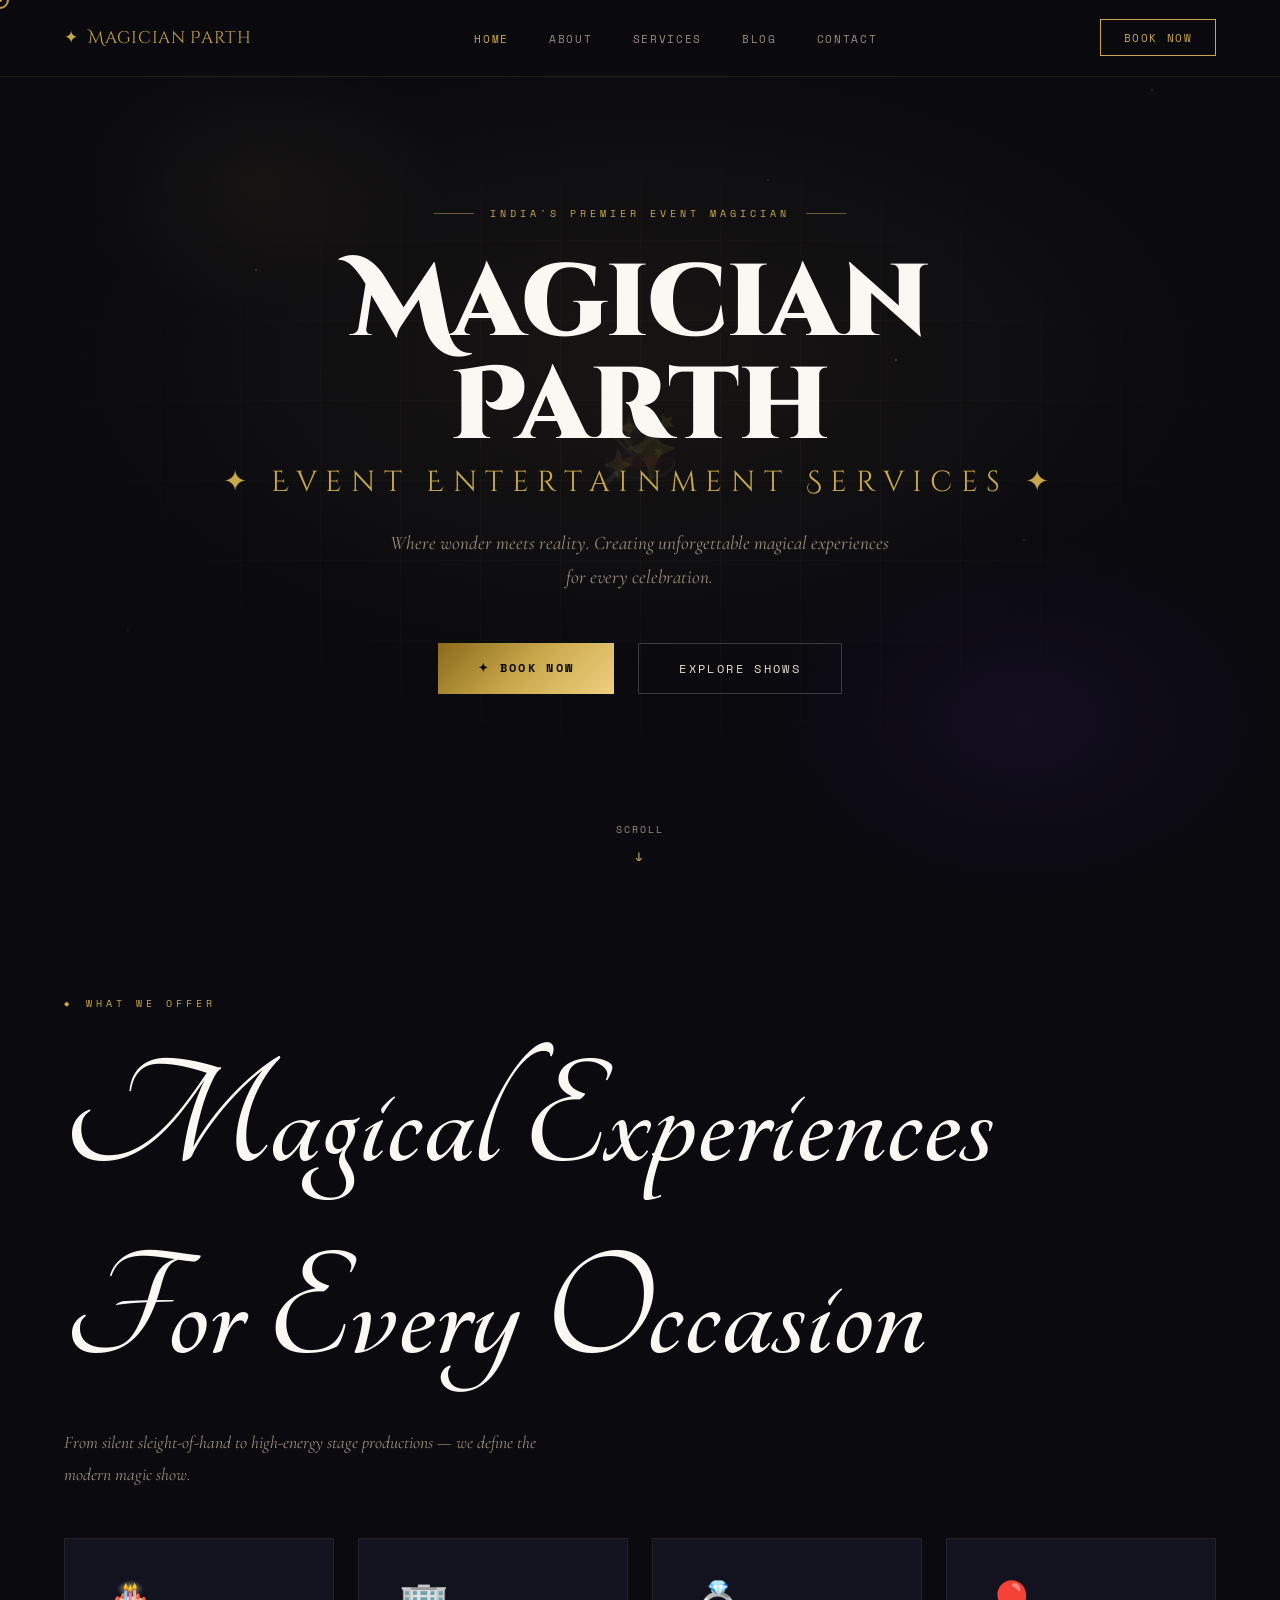
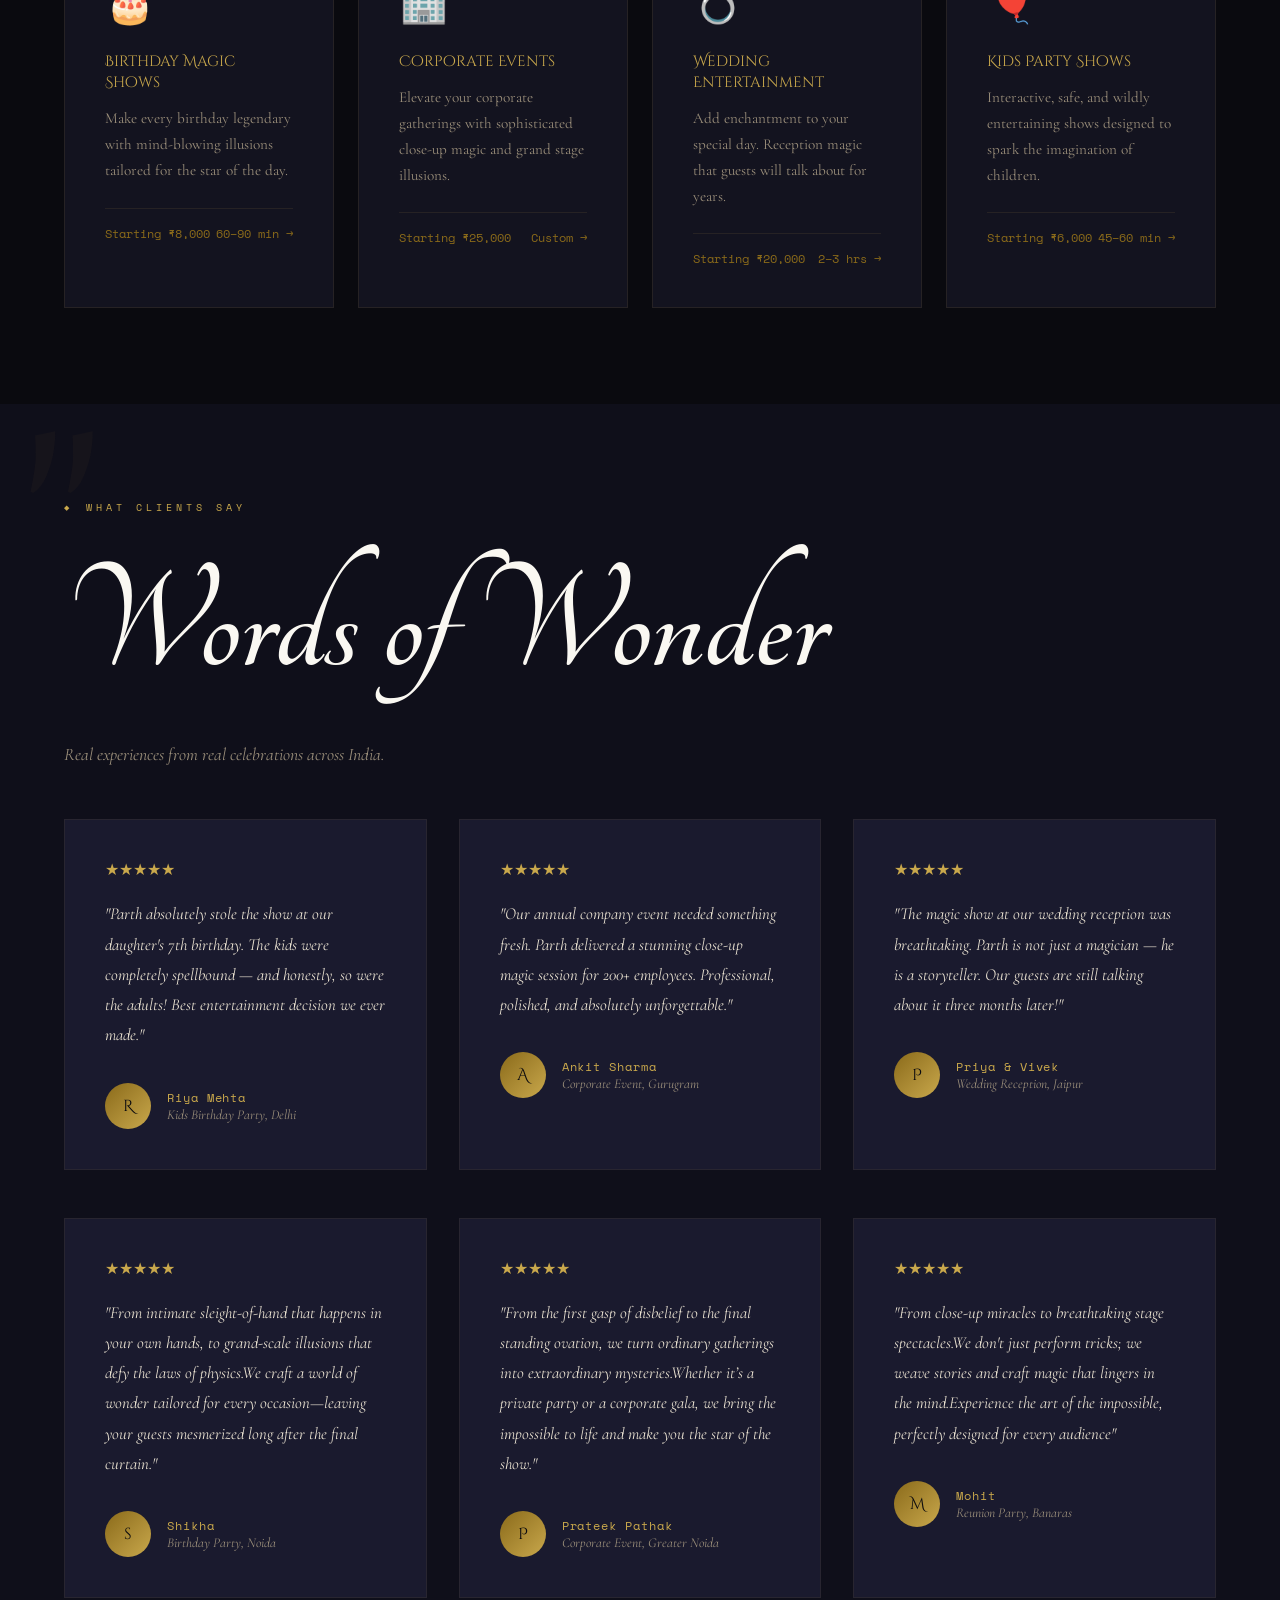
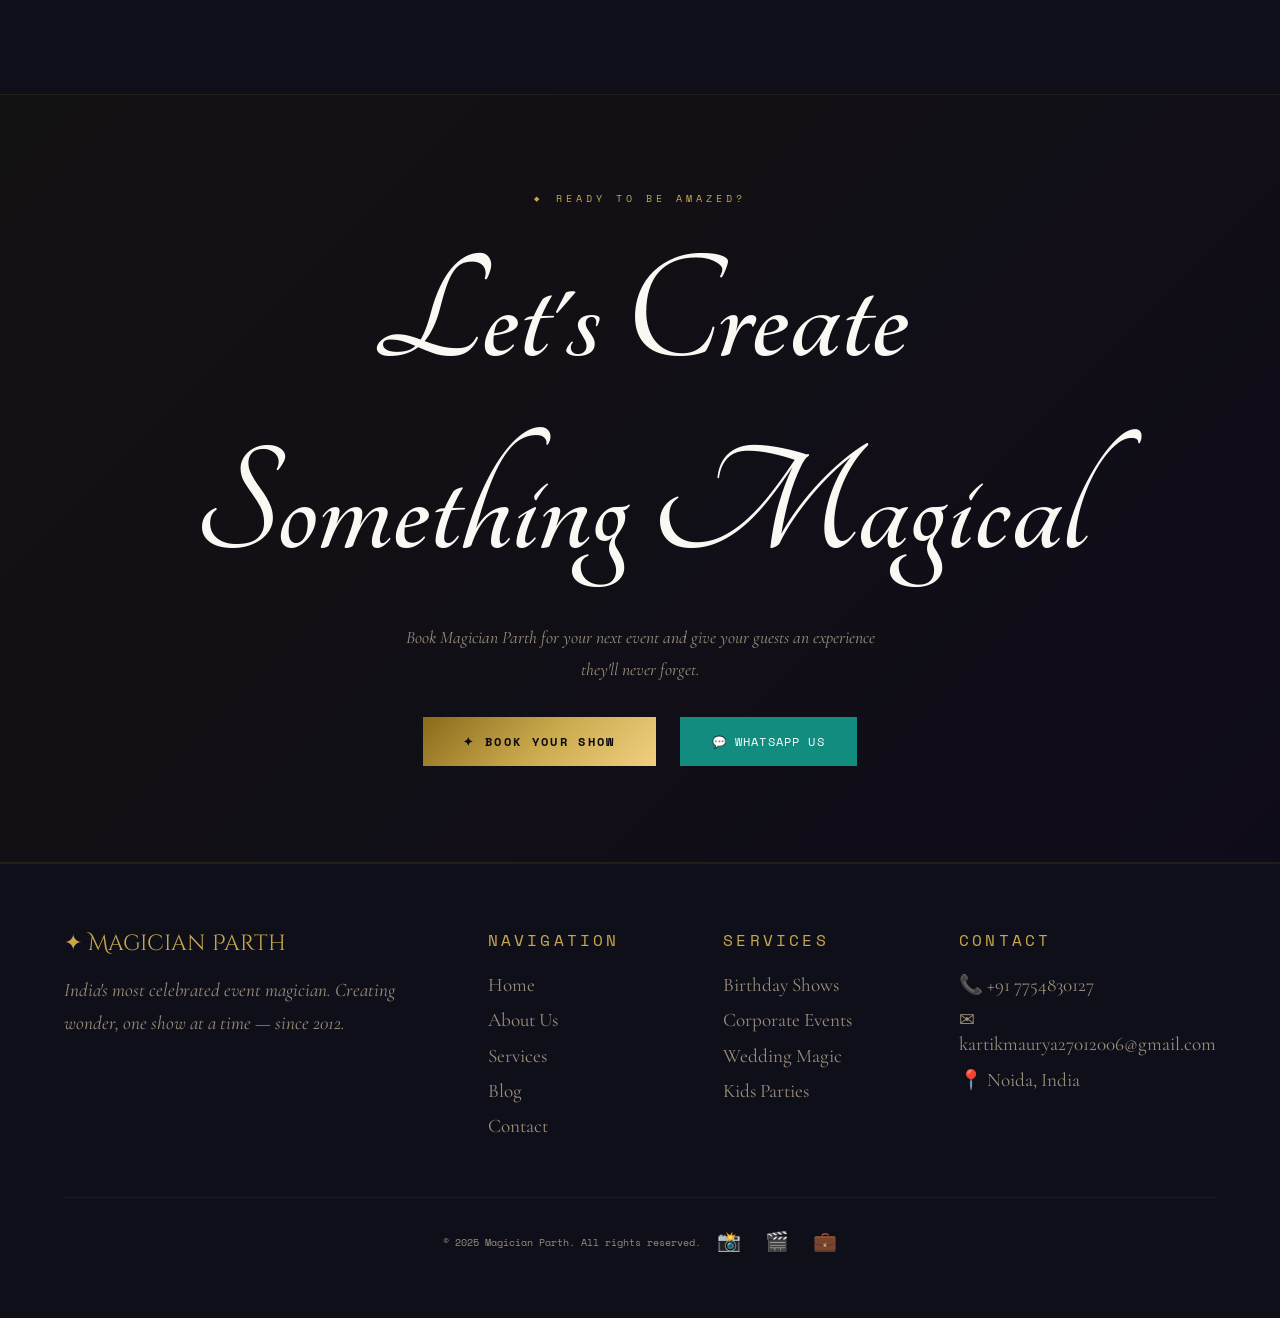
==== index.html @ f1b4ced4 "Add files via upload" ====
<!DOCTYPE html>
<html lang="en">
<head>
<meta charset="UTF-8">
<meta name="viewport" content="width=device-width, initial-scale=1.0">
<title>Magician Parth – Event Entertainment Services</title>
<link rel="stylesheet" href="style.css">
<style>
  /* HOME-SPECIFIC STYLES */
  .hero {
    min-height: 100vh; display: flex; align-items: center; justify-content: center;
    position: relative; overflow: hidden; background: var(--black);
  }
  .hero-bg {
    position: absolute; inset: 0;
    background:
      radial-gradient(ellipse 80% 60% at 50% 40%, rgba(201,168,76,0.07) 0%, transparent 60%),
      radial-gradient(ellipse 40% 40% at 80% 80%, rgba(124,58,237,0.08) 0%, transparent 50%),
      radial-gradient(ellipse 30% 30% at 20% 20%, rgba(201,168,76,0.05) 0%, transparent 50%);
  }
  .hero-stars {
    position: absolute; inset: 0;
    background-image:
      radial-gradient(1px 1px at 20% 30%, rgba(201,168,76,0.6) 0%, transparent 100%),
      radial-gradient(1px 1px at 60% 20%, rgba(201,168,76,0.4) 0%, transparent 100%),
      radial-gradient(1px 1px at 80% 60%, rgba(201,168,76,0.5) 0%, transparent 100%),
      radial-gradient(1px 1px at 10% 70%, rgba(201,168,76,0.3) 0%, transparent 100%),
      radial-gradient(1.5px 1.5px at 70% 40%, rgba(255,255,255,0.3) 0%, transparent 100%),
      radial-gradient(1px 1px at 90% 10%, rgba(201,168,76,0.5) 0%, transparent 100%);
    animation: twinkle 4s infinite alternate;
  }
  @keyframes twinkle { 0% { opacity: 0.6; } 100% { opacity: 1; } }
  .hero-grid {
    position: absolute; inset: 0;
    background-image: linear-gradient(rgba(201,168,76,0.04) 1px, transparent 1px),
                      linear-gradient(90deg, rgba(201,168,76,0.04) 1px, transparent 1px);
    background-size: 80px 80px;
    mask-image: radial-gradient(ellipse 70% 60% at center, black 20%, transparent 80%);
  }
  .floating-wand {
    position: absolute; font-size: 4rem; opacity: 0.07;
    animation: float 6s infinite ease-in-out; pointer-events: none;
  }
  .floating-wand:nth-child(1) { top: 15%; left: 8%; animation-delay: 0s; }
  .floating-wand:nth-child(2) { top: 60%; right: 8%; animation-delay: 2s; font-size: 2.5rem; }
  .floating-wand:nth-child(3) { bottom: 20%; left: 15%; animation-delay: 4s; font-size: 3rem; }
  @keyframes float { 0%,100%{transform:translateY(0) rotate(-5deg)} 50%{transform:translateY(-20px) rotate(5deg)} }

  .hero-content { text-align: center; position: relative; z-index: 2; padding: 2rem; }
  .hero-tag {
    font-family: 'Space Mono', monospace; font-size: 0.63rem;
    letter-spacing: 0.4em; text-transform: uppercase; color: var(--gold);
    margin-bottom: 2rem; display: flex; align-items: center; justify-content: center; gap: 1rem;
  }
  .hero-tag::before, .hero-tag::after { content: ''; width: 40px; height: 1px; background: var(--gold); opacity: 0.5; }
  .hero-name {
    font-family: 'Cinzel Decorative', serif;
    font-size: clamp(3rem, 8vw, 7rem); font-weight: 900;
    line-height: 1; color: var(--white); margin-bottom: 0.3rem;
    animation: heroGlow 3s infinite alternate;
  }
  @keyframes heroGlow {
    0% { text-shadow: 0 0 40px rgba(201,168,76,0.2); }
    100% { text-shadow: 0 0 100px rgba(201,168,76,0.5), 0 0 30px rgba(201,168,76,0.3); }
  }
  .hero-subtitle {
    font-family: 'Cinzel Decorative', serif;
    font-size: clamp(1rem, 2.5vw, 1.8rem); font-weight: 400;
    color: var(--gold); letter-spacing: 0.3em; margin-bottom: 1.5rem;
  }
  .hero-desc {
    font-size: 1.2rem; font-style: italic; color: var(--text-dim);
    max-width: 500px; margin: 0 auto 3rem; line-height: 1.8;
  }
  .hero-btns { display: flex; gap: 1.5rem; justify-content: center; flex-wrap: wrap; }
  .hero-scroll {
    position: absolute; bottom: 2rem; left: 50%; transform: translateX(-50%);
    display: flex; flex-direction: column; align-items: center; gap: 0.5rem;
    font-family: 'Space Mono', monospace; font-size: 0.6rem;
    letter-spacing: 0.2em; color: var(--text-dim); text-transform: uppercase;
    animation: bounce 2s infinite;
  }
  @keyframes bounce { 0%,100%{transform:translateX(-50%) translateY(0)} 50%{transform:translateX(-50%) translateY(8px)} }
  .hero-scroll::after { content: '↓'; font-size: 1rem; color: var(--gold); }

  @media (max-width: 600px) { .hero-btns { flex-direction: column; align-items: center; } }
</style>
</head>
<body data-page="home">

<div class="cursor" id="cursor"></div>
<div class="cursor-dot" id="cursorDot"></div>
<div class="notif" id="notif">✦ Thanks! We'll be in touch soon.</div>

<!-- NAV -->
<nav>
  <a href="index.html" class="nav-logo"><span>✦</span> Magician Parth</a>
  <button class="hamburger" onclick="toggleMenu()"><span></span><span></span><span></span></button>
  <ul class="nav-links" id="navLinks">
    <li><a href="index.html" data-page="home">Home</a></li>
    <li><a href="about.html" data-page="about">About</a></li>
    <li><a href="services.html" data-page="services">Services</a></li>
    <li><a href="blog.html" data-page="blog">Blog</a></li>
    <li><a href="contact.html" data-page="contact">Contact</a></li>
  </ul>
  <a href="contact.html" class="nav-cta">Book Now</a>
</nav>

<!-- HERO -->
<section class="hero">
  <div class="hero-bg"></div>
  <div class="hero-stars"></div>
  <div class="hero-grid"></div>
  <span class="floating-wand">🪄</span>
  <span class="floating-wand">✨</span>
  <span class="floating-wand">🎩</span>

  <div class="hero-content">
    <div class="hero-tag">India's Premier Event Magician</div>
    <h1 class="hero-name">Magician<br>Parth</h1>
    <div class="hero-subtitle">✦ Event Entertainment Services ✦</div>
    <p class="hero-desc">Where wonder meets reality. Creating unforgettable magical experiences for every celebration.</p>
    <div class="hero-btns">
      <a href="contact.html" class="btn-primary">✦ Book Now</a>
      <a href="services.html" class="btn-secondary">Explore Shows</a>
    </div>
  </div>
  <div class="hero-scroll">Scroll</div>
</section>

<!-- SERVICE HIGHLIGHTS -->
<section>
  <div class="section-tag">What We Offer</div>
  <h2 class="section-title">Magical Experiences<br>For Every Occasion</h2>
  <p class="section-sub">From silent sleight-of-hand to high-energy stage productions — we define the modern magic show.</p>
  <div class="services-grid">
    <a href="services.html" class="service-card">
      <span class="service-icon">🎂</span>
      <div class="service-name">Birthday Magic Shows</div>
      <p class="service-desc">Make every birthday legendary with mind-blowing illusions tailored for the star of the day.</p>
      <div class="service-price"><span>Starting ₹8,000</span><span>60–90 min →</span></div>
    </a>
    <a href="services.html" class="service-card">
      <span class="service-icon">🏢</span>
      <div class="service-name">Corporate Events</div>
      <p class="service-desc">Elevate your corporate gatherings with sophisticated close-up magic and grand stage illusions.</p>
      <div class="service-price"><span>Starting ₹25,000</span><span>Custom →</span></div>
    </a>
    <a href="services.html" class="service-card">
      <span class="service-icon">💍</span>
      <div class="service-name">Wedding Entertainment</div>
      <p class="service-desc">Add enchantment to your special day. Reception magic that guests will talk about for years.</p>
      <div class="service-price"><span>Starting ₹20,000</span><span>2–3 hrs →</span></div>
    </a>
    <a href="services.html" class="service-card">
      <span class="service-icon">🎈</span>
      <div class="service-name">Kids Party Shows</div>
      <p class="service-desc">Interactive, safe, and wildly entertaining shows designed to spark the imagination of children.</p>
      <div class="service-price"><span>Starting ₹6,000</span><span>45–60 min →</span></div>
    </a>
  </div>
</section>

<!-- TESTIMONIALS -->
<section class="testimonials">
  <div class="section-tag">What Clients Say</div>
  <h2 class="section-title">Words of Wonder</h2>
  <p class="section-sub">Real experiences from real celebrations across India.</p>
  <div class="testi-grid">
    <div class="testi-card">
      <div class="testi-stars">★★★★★</div>
      <p class="testi-text">"Parth absolutely stole the show at our daughter's 7th birthday. The kids were completely spellbound — and honestly, so were the adults! Best entertainment decision we ever made."</p>
      <div class="testi-author">
        <div class="testi-avatar">R</div>
        <div><div class="testi-name">Riya Mehta</div><div class="testi-event">Kids Birthday Party, Delhi</div></div>
      </div>
    </div>
    <div class="testi-card">
      <div class="testi-stars">★★★★★</div>
      <p class="testi-text">"Our annual company event needed something fresh. Parth delivered a stunning close-up magic session for 200+ employees. Professional, polished, and absolutely unforgettable."</p>
      <div class="testi-author">
        <div class="testi-avatar">A</div>
        <div><div class="testi-name">Ankit Sharma</div><div class="testi-event">Corporate Event, Gurugram</div></div>
      </div>
    </div>
    <div class="testi-card">
      <div class="testi-stars">★★★★★</div>
      <p class="testi-text">"The magic show at our wedding reception was breathtaking. Parth is not just a magician — he is a storyteller. Our guests are still talking about it three months later!"</p>
      <div class="testi-author">
        <div class="testi-avatar">P</div>
        <div><div class="testi-name">Priya & Vivek</div><div class="testi-event">Wedding Reception, Jaipur</div></div>
      </div>
    </div>
  </div>
  <div class="testi-grid">
    <div class="testi-card">
      <div class="testi-stars">★★★★★</div>
      <p class="testi-text">"From intimate sleight-of-hand that happens in your own hands, to grand-scale illusions that defy the laws of physics.We craft a world of wonder tailored for every occasion—leaving your guests mesmerized long after the final curtain."</p>
      <div class="testi-author">
        <div class="testi-avatar">s</div>
        <div><div class="testi-name">Shikha</div><div class="testi-event">Birthday Party, Noida</div></div>
      </div>
    </div>
    <div class="testi-card">
      <div class="testi-stars">★★★★★</div>
      <p class="testi-text">"From the first gasp of disbelief to the final standing ovation, we turn ordinary gatherings into extraordinary mysteries.Whether it’s a private party or a corporate gala, we bring the impossible to life and make you the star of the show."</p>
      <div class="testi-author">
        <div class="testi-avatar">P</div>
        <div><div class="testi-name">Prateek Pathak</div><div class="testi-event">Corporate Event, Greater Noida</div></div>
      </div>
    </div>
    <div class="testi-card">
      <div class="testi-stars">★★★★★</div>
      <p class="testi-text">"From close-up miracles to breathtaking stage spectacles.We don't just perform tricks; we weave stories and craft magic that lingers in the mind.Experience the art of the impossible, perfectly designed for every audience"</p>
      <div class="testi-author">
        <div class="testi-avatar">M</div>
        <div><div class="testi-name">Mohit</div><div class="testi-event">Reunion Party, Banaras</div></div>
      </div>
    </div>
  </div>
</section>

<!-- CTA BAND -->
<section class="cta-band">
  <div class="section-tag" style="justify-content:center;">Ready to be amazed?</div>
  <h2 class="section-title">Let's Create<br>Something Magical</h2>
  <p class="section-sub" style="margin:0 auto 0; text-align:center;">Book Magician Parth for your next event and give your guests an experience they'll never forget.</p>
  <div class="cta-btns">
    <a href="contact.html" class="btn-primary">✦ Book Your Show</a>
    <a class="wa-btn" href="https://wa.me/917754830127" target="_blank">💬 WhatsApp Us</a>
  </div>
</section>

<!-- FOOTER -->
<footer>
  <div class="footer-grid">
    <div>
      <div class="footer-logo">✦ Magician Parth</div>
      <p class="footer-tagline">India's most celebrated event magician. Creating wonder, one show at a time — since 2012.</p>
    </div>
    <div>
      <div class="footer-heading">Navigation</div>
      <a class="footer-link" href="index.html">Home</a>
      <a class="footer-link" href="about.html">About Us</a>
      <a class="footer-link" href="services.html">Services</a>
      <a class="footer-link" href="blog.html">Blog</a>
      <a class="footer-link" href="contact.html">Contact</a>
    </div>
    <div>
      <div class="footer-heading">Services</div>
      <a class="footer-link" href="services.html">Birthday Shows</a>
      <a class="footer-link" href="services.html">Corporate Events</a>
      <a class="footer-link" href="services.html">Wedding Magic</a>
      <a class="footer-link" href="services.html">Kids Parties</a>
    </div>
    <div>
      <div class="footer-heading">Contact</div>
      <span class="footer-link">📞 +91 7754830127</span>
      <span class="footer-link">✉ kartikmaurya27012006@gmail.com</span>
      <span class="footer-link">📍 Noida, India</span>
    </div>
  </div>
  <div class="footer-bottom">
    <div class="footer-copy">© 2025 Magician Parth. All rights reserved.</div>
    <div class="footer-socials">
      <span class="social-icon">📸</span><span class="social-icon">🎬</span><span class="social-icon">💼</span>
    </div>
  </div>
</footer>

<script src="main.js"></script>
</body>
</html>
---- style.css ----
@import url('https://fonts.googleapis.com/css2?family=Cinzel+Decorative:wght@400;700;900&family=Cormorant+Garamond:ital,wght@0,300;0,400;0,600;1,300;1,400&family=Space+Mono:wght@400;700&display=swap');
@import url('https://fonts.googleapis.com/css2?family=Tangerine:wght@400;700&display=swap');


:root {
  --gold: #c9a84c;
  --gold-light: #f0d080;
  --gold-dark: #8a6a1a;
  --black: #0a0a0f;
  --deep: #0f0f1a;
  --card: #13131f;
  --card2: #1a1a2e;
  --text: #e8e0d0;
  --text-dim: #9a8e7a;
  --white: #faf8f2;
}

* { margin: 0; padding: 0; box-sizing: border-box; }
html { scroll-behavior: smooth; }
body {
  font-family: 'Cormorant Garamond', serif;
  background: var(--black);
  color: var(--text);
  overflow-x: hidden;
}

/* CURSOR */
.cursor {
  width: 18px; height: 18px;
  border: 2px solid var(--gold); border-radius: 50%;
  position: fixed; pointer-events: none; z-index: 9999;
  transform: translate(-50%,-50%);
  transition: width 0.2s, height 0.2s, background 0.2s;
  mix-blend-mode: difference;
}
.cursor-dot {
  width: 4px; height: 4px; background: var(--gold);
  border-radius: 50%; position: fixed; pointer-events: none;
  z-index: 9999; transform: translate(-50%,-50%);
}

/* NAV */
nav {
  position: fixed; top: 0; left: 0; right: 0; z-index: 1000;
  display: flex; align-items: center; justify-content: space-between;
  padding: 1.2rem 4rem;
  background: rgba(10,10,15,0.88);
  backdrop-filter: blur(20px);
  border-bottom: 1px solid rgba(201,168,76,0.15);
}
.nav-logo {
  font-family: 'Cinzel Decorative', serif;
  font-size: 1.05rem; color: var(--gold); text-decoration: none;
  display: flex; align-items: center; gap: 0.6rem; letter-spacing: 0.04em;
}
.nav-links { display: flex; gap: 2.5rem; list-style: none; }
.nav-links a {
  font-family: 'Space Mono', monospace; font-size: 0.7rem;
  color: var(--text-dim); text-decoration: none;
  letter-spacing: 0.15em; text-transform: uppercase; transition: color 0.3s;
}
.nav-links a:hover, .nav-links a.active { color: var(--gold); }
.nav-cta {
  font-family: 'Space Mono', monospace; font-size: 0.68rem;
  padding: 0.6rem 1.4rem; background: transparent;
  border: 1px solid var(--gold); color: var(--gold);
  letter-spacing: 0.15em; text-transform: uppercase;
  cursor: pointer; transition: all 0.3s; text-decoration: none; display: inline-block;
}
.nav-cta:hover { background: var(--gold); color: var(--black); }
.hamburger { display: none; flex-direction: column; gap: 5px; cursor: pointer; background: none; border: none; }
.hamburger span { width: 24px; height: 1px; background: var(--gold); display: block; }

/* SECTION */
section { padding: 6rem 4rem; }
.section-tag {
  font-family: 'Space Mono', monospace; font-size: 0.63rem;
  letter-spacing: 0.4em; text-transform: uppercase; color: var(--gold);
  margin-bottom: 1rem; display: flex; align-items: center; gap: 0.8rem;
}
.section-tag::before { content: '◆'; font-size: 0.45rem; }
.section-title {
  font-family:  "Tangerine", cursive;
  font-size: clamp(1.8rem, 4vw, 3rem); font-size: 10rem;
  color: var(--white); margin-bottom: 1rem; line-height: 1.2;
}
.section-sub {
  font-size: 1.1rem; font-style: italic;
  color: var(--text-dim); max-width: 500px; line-height: 1.8;
}

/* BUTTONS */
.btn-primary {
  font-family: 'Space Mono', monospace; font-size: 0.73rem;
  letter-spacing: 0.2em; text-transform: uppercase;
  padding: 1rem 2.5rem;
  background: linear-gradient(135deg, var(--gold-dark), var(--gold), var(--gold-light));
  color: var(--black); border: none; cursor: pointer;
  position: relative; overflow: hidden; transition: all 0.3s; font-weight: 700;
  text-decoration: none; display: inline-block;
}
.btn-primary:hover { transform: translateY(-2px); box-shadow: 0 10px 40px rgba(201,168,76,0.4); }
.btn-secondary {
  font-family: 'Space Mono', monospace; font-size: 0.73rem;
  letter-spacing: 0.2em; text-transform: uppercase;
  padding: 1rem 2.5rem; background: transparent;
  color: var(--text); border: 1px solid rgba(255,255,255,0.2);
  cursor: pointer; transition: all 0.3s; text-decoration: none; display: inline-block;
}
.btn-secondary:hover { border-color: var(--gold); color: var(--gold); transform: translateY(-2px); }
.wa-btn {
  display: inline-flex; align-items: center; gap: 0.8rem;
  background: #128C7E; color: white; padding: 1rem 2rem;
  font-family: 'Space Mono', monospace; font-size: 0.72rem;
  letter-spacing: 0.1em; text-transform: uppercase;
  border: none; cursor: pointer; transition: all 0.3s; text-decoration: none;
}
.wa-btn:hover { background: #075E54; transform: translateY(-2px); }

/* SERVICE CARDS */
.services-grid {
  display: grid; grid-template-columns: repeat(auto-fit, minmax(270px, 1fr));
  gap: 1.5rem; margin-top: 3rem;
}
.service-card {
  background: var(--card); border: 1px solid rgba(201,168,76,0.1);
  padding: 2.5rem; position: relative; overflow: hidden;
  transition: all 0.4s; cursor: pointer; text-decoration: none; display: block; color: inherit;
}
.service-card::before {
  content: ''; position: absolute; top: 0; left: 0; right: 0; height: 2px;
  background: linear-gradient(90deg, transparent, var(--gold), transparent);
  transform: scaleX(0); transition: transform 0.4s;
}
.service-card:hover::before { transform: scaleX(1); }
.service-card:hover { border-color: rgba(201,168,76,0.3); transform: translateY(-4px); box-shadow: 0 20px 60px rgba(0,0,0,0.4); }
.service-icon { font-size: 2.5rem; margin-bottom: 1.5rem; display: block; }
.service-name { font-family: 'Cinzel Decorative', serif; font-size: 0.95rem; color: var(--gold); margin-bottom: 0.8rem; }
.service-desc { font-size: 0.95rem; color: var(--text-dim); line-height: 1.7; }
.service-price {
  font-family: 'Space Mono', monospace; font-size: 0.72rem;
  color: var(--gold-dark); margin-top: 1.5rem; padding-top: 1rem;
  border-top: 1px solid rgba(201,168,76,0.1);
  display: flex; justify-content: space-between;
}

/* TESTIMONIALS */
.testimonials { background: var(--deep); position: relative; overflow: hidden; }
.testimonials::before {
  content: '"'; position: absolute; font-family: 'Cinzel Decorative', serif;
  font-size: 18rem; color: rgba(201,168,76,0.03); top: -3rem; left: 1rem; pointer-events: none;
}
.testi-grid { display: grid; grid-template-columns: repeat(auto-fit, minmax(290px, 1fr)); gap: 2rem; margin-top: 3rem; }
.testi-card { background: var(--card2); border: 1px solid rgba(201,168,76,0.08); padding: 2.5rem; }
.testi-stars { color: var(--gold); margin-bottom: 1.2rem; }
.testi-text { font-size: 1.05rem; font-style: italic; color: var(--text); line-height: 1.8; margin-bottom: 2rem; }
.testi-author { display: flex; align-items: center; gap: 1rem; }
.testi-avatar {
  width: 46px; height: 46px; border-radius: 50%;
  background: linear-gradient(135deg, var(--gold-dark), var(--gold));
  display: flex; align-items: center; justify-content: center;
  font-family: 'Cinzel Decorative', serif; font-size: 1rem; color: var(--black);
}
.testi-name { font-family: 'Space Mono', monospace; font-size: 0.72rem; color: var(--gold); letter-spacing: 0.08em; }
.testi-event { font-size: 0.85rem; color: var(--text-dim); font-style: italic; }

/* CTA BAND */
.cta-band {
  text-align: center;
  background: linear-gradient(135deg, rgba(201,168,76,0.05), rgba(124,58,237,0.05));
  border-top: 1px solid rgba(201,168,76,0.1); border-bottom: 1px solid rgba(201,168,76,0.1);
  position: relative; overflow: hidden;
}
.cta-btns { display: flex; gap: 1.5rem; justify-content: center; flex-wrap: wrap; margin-top: 2rem; }

/* FOOTER */
footer { background: var(--deep); border-top: 1px solid rgba(201,168,76,0.1); padding: 4rem; }
.footer-grid { display: grid; grid-template-columns: 2fr 1fr 1fr 1fr; gap: 3rem; margin-bottom: 3rem; }
.footer-logo { font-family: 'Cinzel Decorative', serif; font-size: 1.4rem; color: var(--gold); margin-bottom: 1rem; }
.footer-tagline { font-size: 1.2rem; font-style: italic; color: var(--text-dim); line-height: 1.7; }
.footer-heading { font-family: 'Space Mono', monospace; font-size: 1rem; color: var(--gold); letter-spacing: 0.2em; text-transform: uppercase; margin-bottom: 1.3rem; }
.footer-link { display: block; font-size: 1.2rem; color: var(--text-dim); margin-bottom: 0.7rem; text-decoration: none; transition: color 0.3s; }
.footer-link:hover { color: var(--gold); }
.footer-bottom { border-top: 1px solid rgba(201,168,76,0.08); padding-top: 2rem; display: flex; justify-content: center; align-items: center; flex-wrap: wrap; gap: 1rem; }
.footer-copy { font-family: 'Space Mono', monospace; font-size: 0.62rem; color: var(--text-dim); }
.footer-socials { display: flex; gap: 1.5rem; }
.social-icon { font-size: 1.2rem; color: var(--text-dim); cursor: pointer; transition: color 0.3s; }
.social-icon:hover { color: var(--gold); }

/* NOTIFICATION */
.notif {
  position: fixed; bottom: 2rem; right: 2rem;
  background: var(--card2); border: 1px solid rgba(201,168,76,0.3);
  padding: 1.2rem 2rem; font-family: 'Space Mono', monospace;
  font-size: 0.72rem; color: var(--gold); letter-spacing: 0.1em;
  z-index: 2000; transform: translateX(200%); transition: transform 0.4s;
  box-shadow: 0 10px 40px rgba(0,0,0,0.4);
}
.notif.show { transform: translateX(0); }

/* MOBILE */
@media (max-width: 900px) {
  nav { padding: 1.2rem 1.5rem; }
  .hamburger { display: flex; }
  .nav-links {
    display: none; position: absolute; top: 100%; left: 0; right: 0;
    background: var(--deep); flex-direction: column;
    padding: 2rem; gap: 1.5rem;
    border-bottom: 1px solid rgba(201,168,76,0.1);
  }
  .nav-links.open { display: flex; }
  .nav-cta { display: none; }
  section { padding: 4rem 1.5rem; }
  .footer-grid { grid-template-columns: 1fr 1fr; }
}
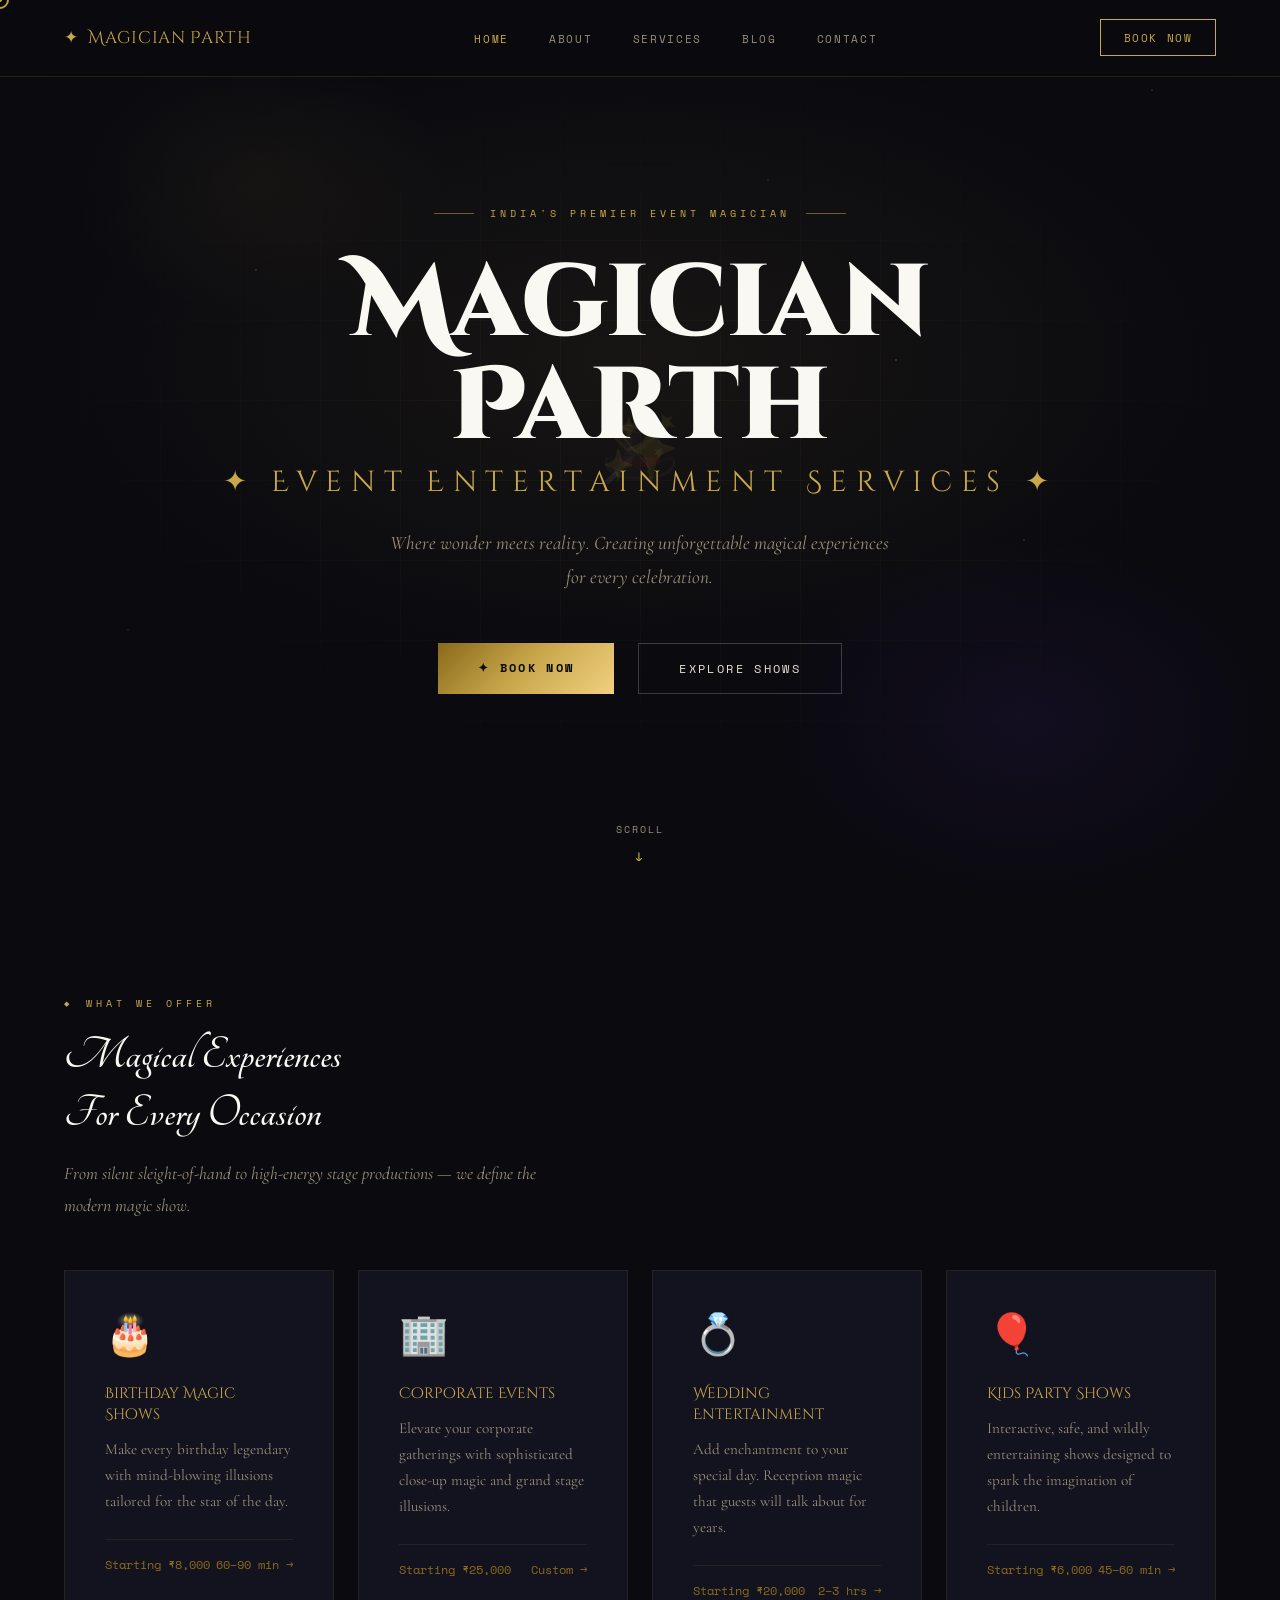
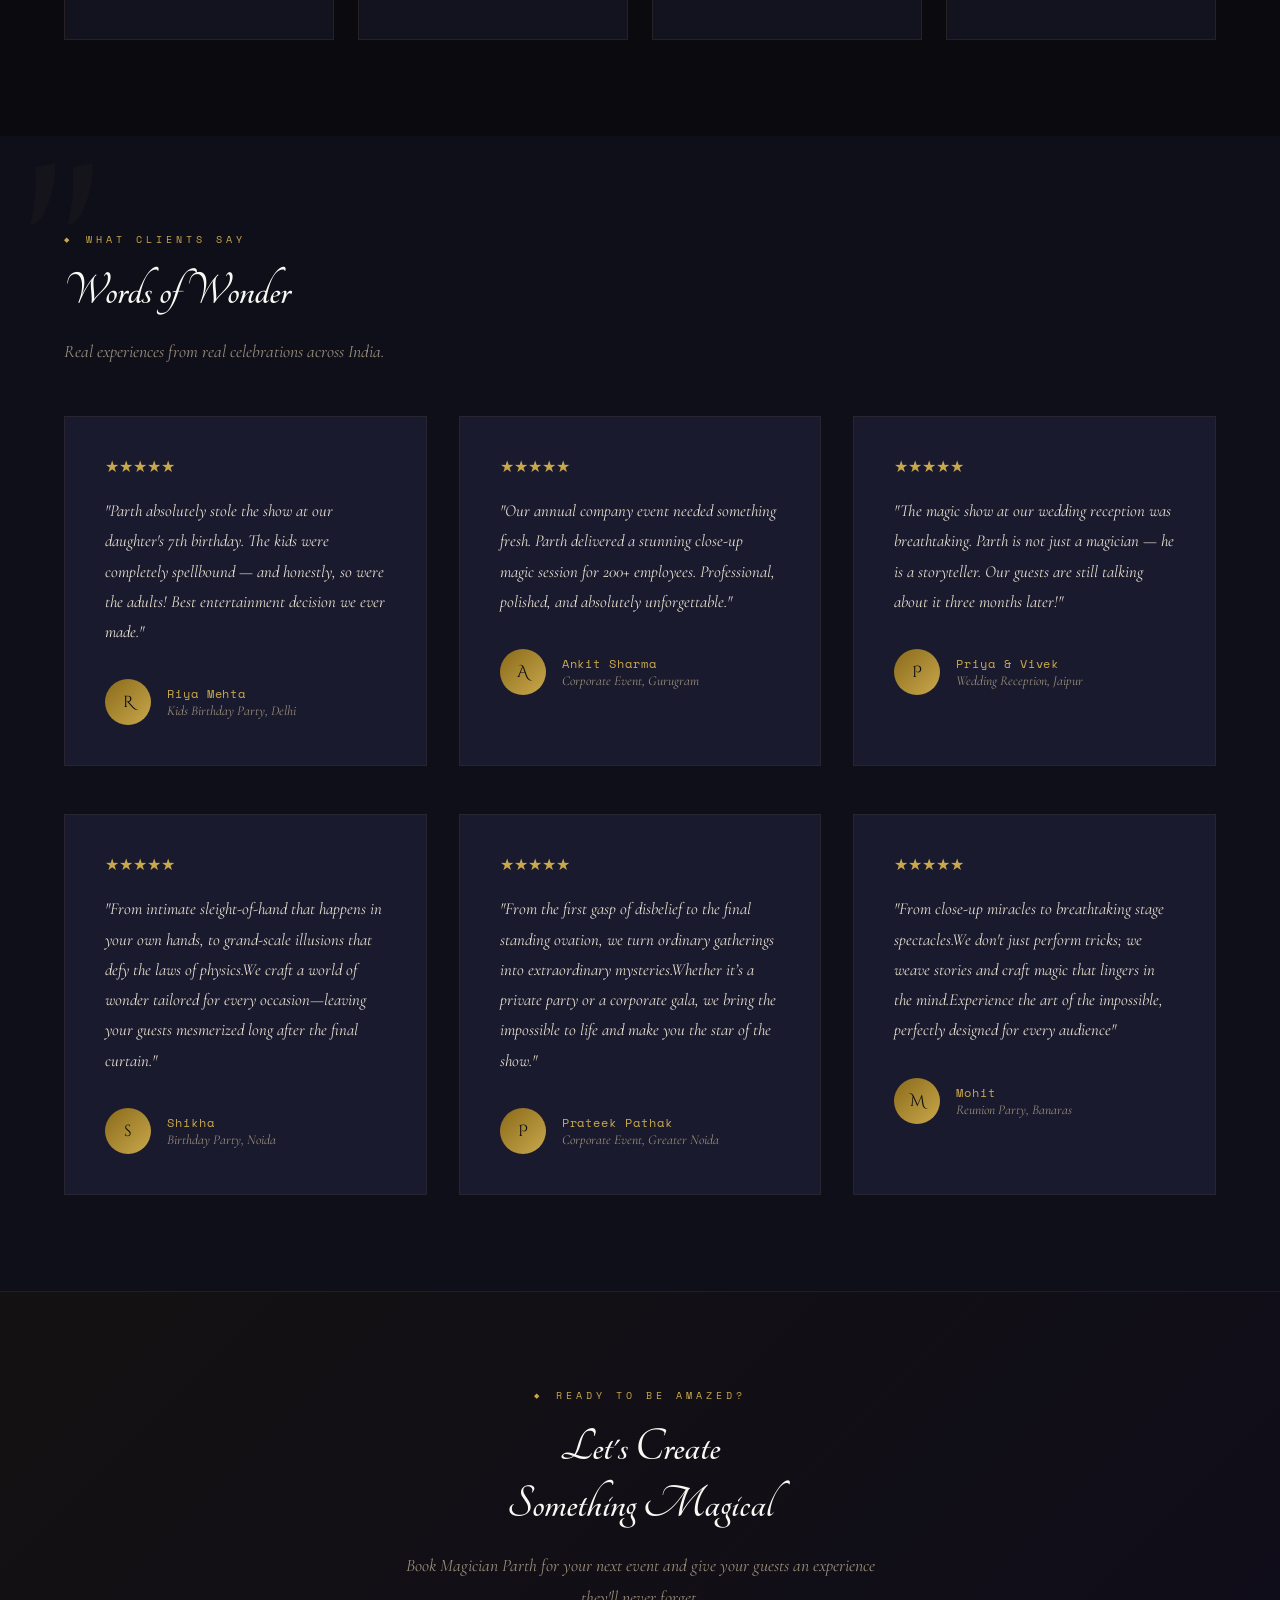
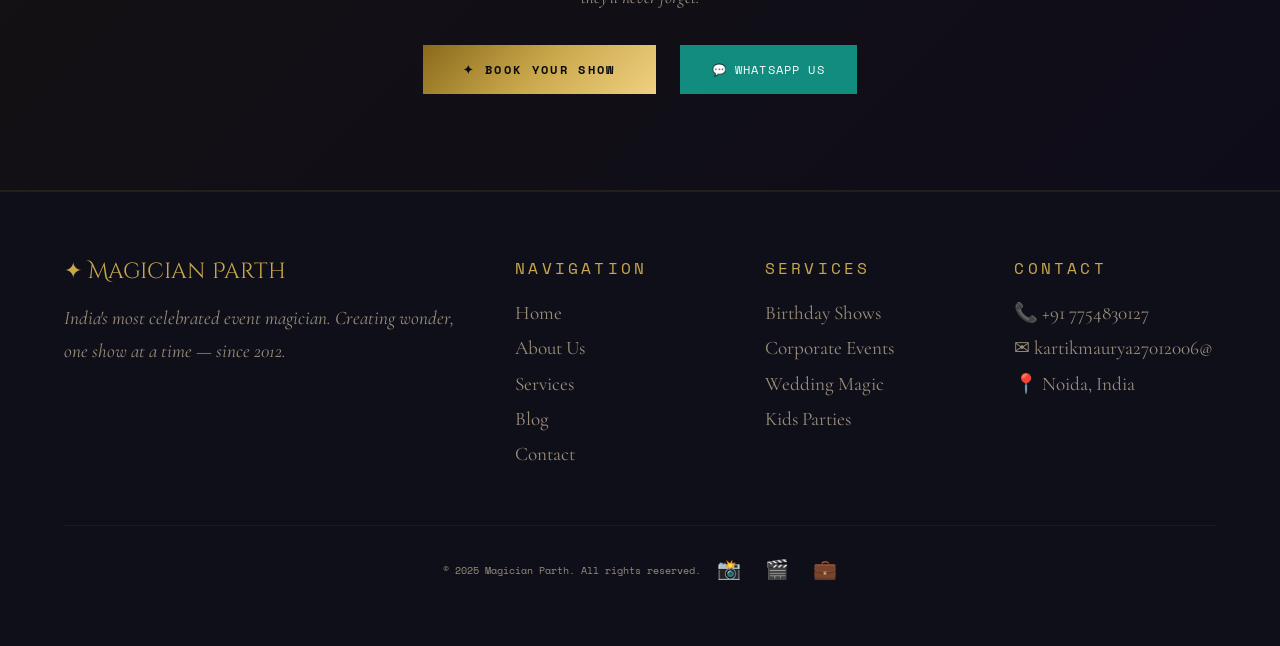
==== commit 32f4b7cd: "Update index.html" ====
--- a/index.html
+++ b/index.html
@@ -256,7 +256,7 @@
     <div>
       <div class="footer-heading">Contact</div>
       <span class="footer-link">📞 +91 7754830127</span>
-      <span class="footer-link">✉ kartikmaurya27012006@gmail.com</span>
+      <span class="footer-link">✉ kartikmaurya27012006@</span>
       <span class="footer-link">📍 Noida, India</span>
     </div>
   </div>
--- a/style.css
+++ b/style.css
@@ -81,7 +81,7 @@
 .section-tag::before { content: '◆'; font-size: 0.45rem; }
 .section-title {
   font-family:  "Tangerine", cursive;
-  font-size: clamp(1.8rem, 4vw, 3rem); font-size: 10rem;
+  font-size: clamp(1.8rem, 4vw, 3rem); 
   color: var(--white); margin-bottom: 1rem; line-height: 1.2;
 }
 .section-sub {
